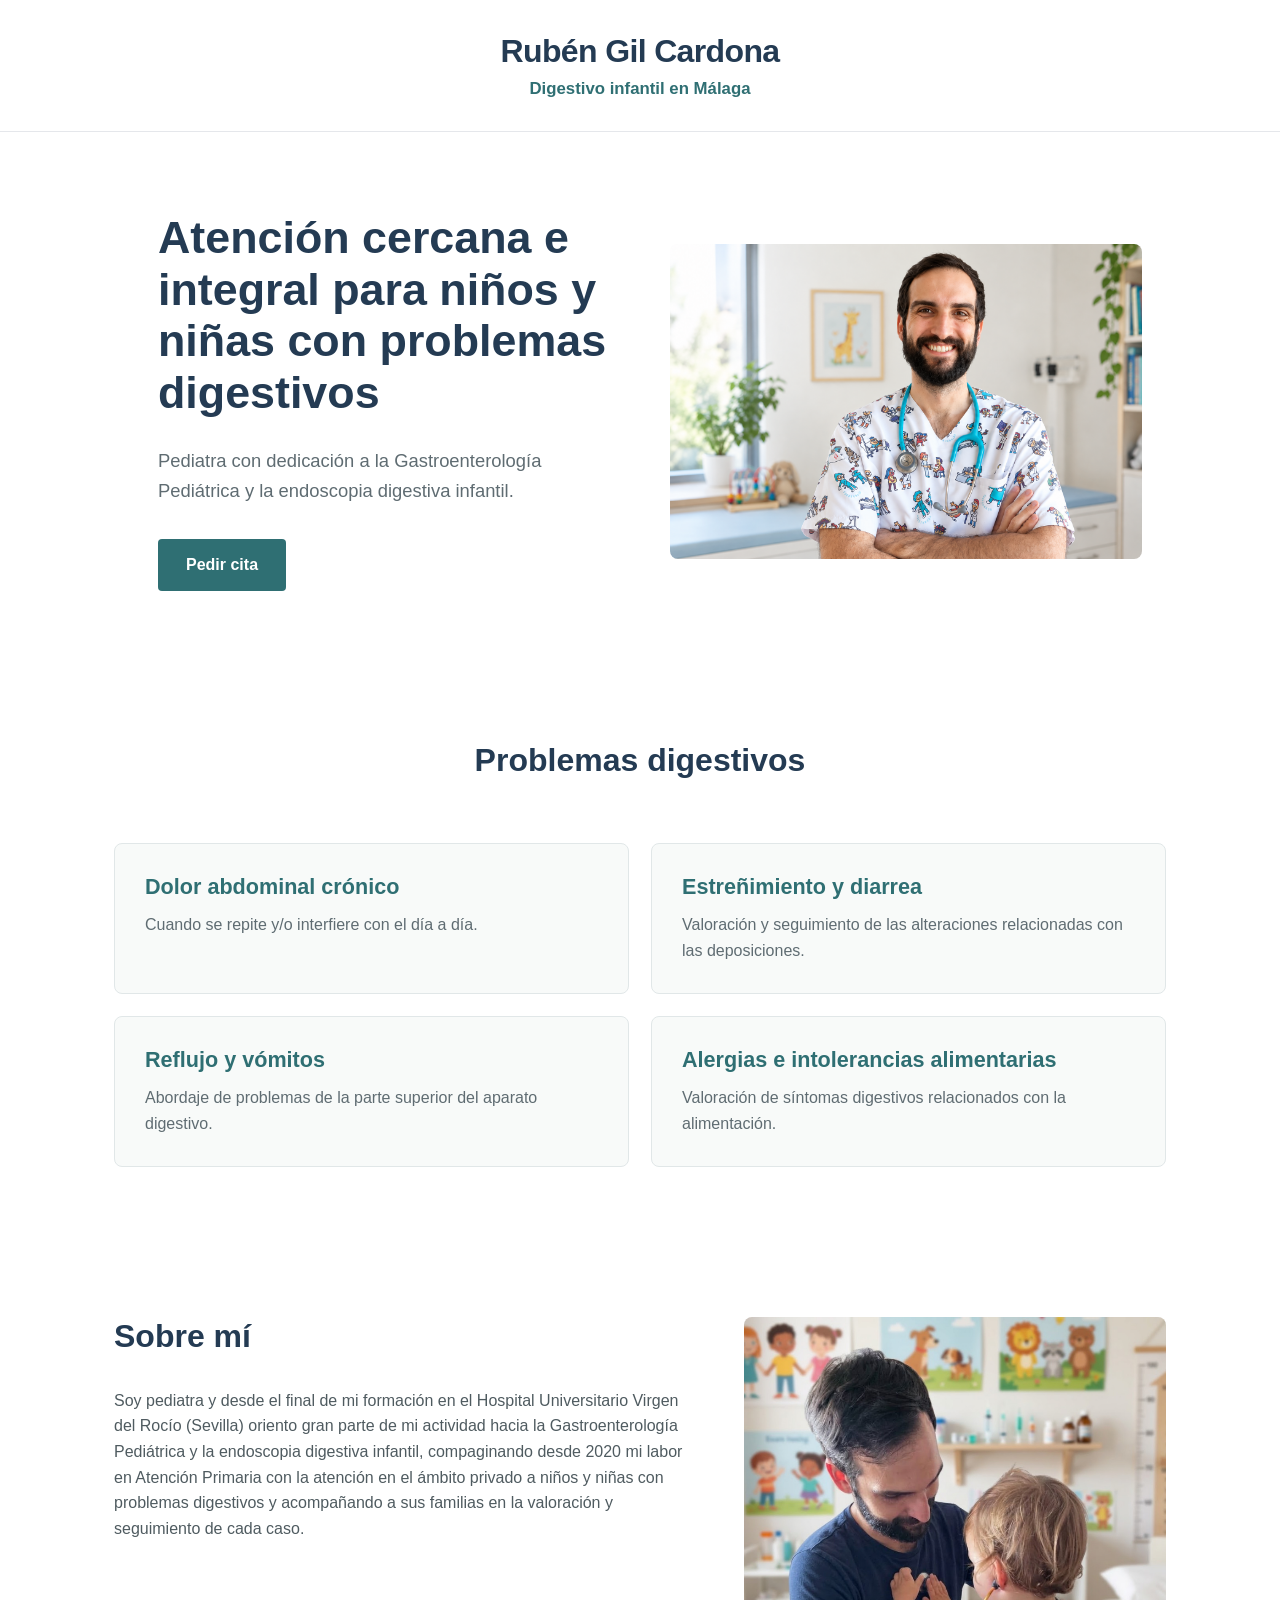
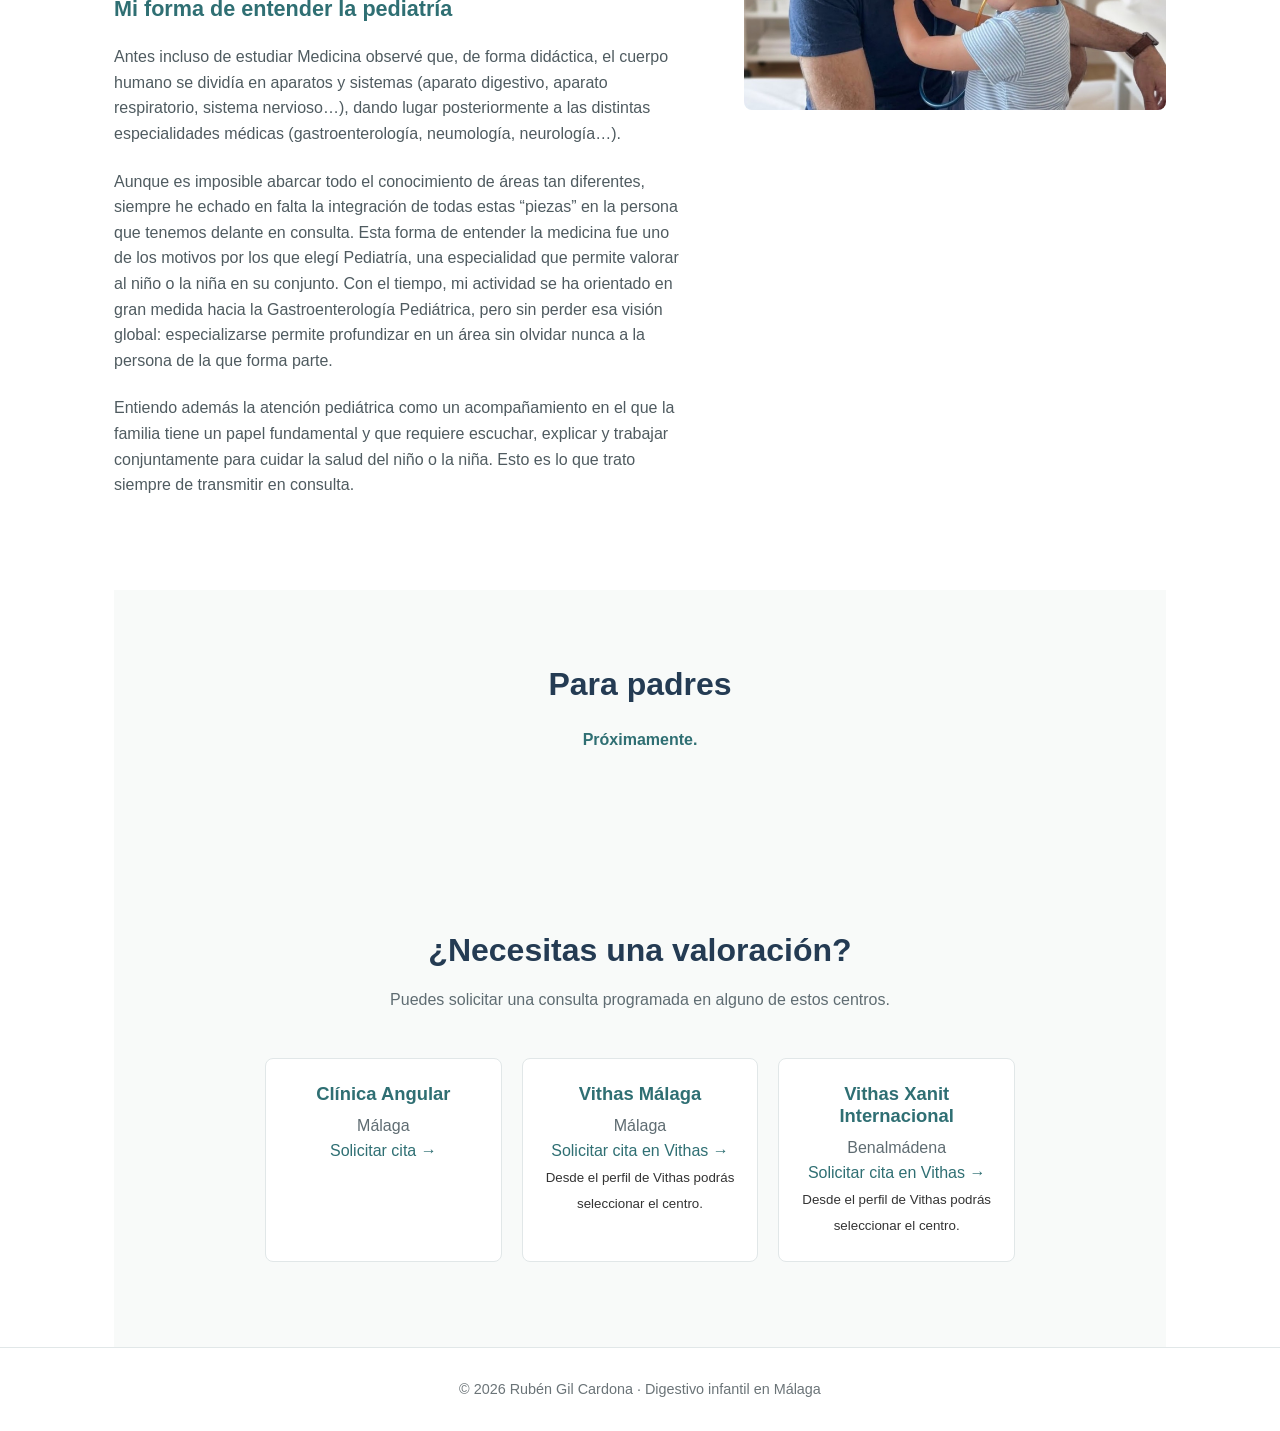
==== index.html @ ce8b9449 "Add appointment links for healthcare providers Added appointment request links for Clínica Angular a" ====
<!DOCTYPE html>
<html lang="es">
<head>
  <meta charset="UTF-8">
  <meta name="viewport" content="width=device-width, initial-scale=1.0">

  <title>Rubén Gil Cardona | Digestivo infantil en Málaga</title>

  <meta name="description" content="Rubén Gil Cardona, pediatra con dedicación a la Gastroenterología Pediátrica y la endoscopia digestiva infantil en Málaga. Atención cercana e integral para niños y niñas con problemas digestivos.">

  <link rel="stylesheet" href="style.css">
</head>

<body>

  <header class="site-header">
  <h1>Rubén Gil Cardona</h1>
  <p>Digestivo infantil en Málaga</p>
</header>

  <main>

    <section class="hero">

  <div class="hero-content">
    <h2>Atención cercana e integral para niños y niñas con problemas digestivos</h2>

    <p>
      Pediatra con dedicación a la Gastroenterología Pediátrica y la
      endoscopia digestiva infantil.
    </p>

    <a href="#centros">Pedir cita</a>
  </div>

  <div class="hero-image">
    <img src="foto-hero.png" alt="Rubén Gil Cardona, pediatra especializado en Gastroenterología Pediátrica">
  </div>

</section>

    <section class="problemas">
  <h2>Problemas digestivos</h2>

      <article>
        <h3>Dolor abdominal crónico</h3>
        <p>
          Cuando se repite y/o interfiere con el día a día.
        </p>
      </article>

      <article>
        <h3>Estreñimiento y diarrea</h3>
        <p>
          Valoración y seguimiento de las alteraciones relacionadas
          con las deposiciones.
        </p>
      </article>

      <article>
        <h3>Reflujo y vómitos</h3>
        <p>
          Abordaje de problemas de la parte superior del aparato digestivo.
        </p>
      </article>

      <article>
        <h3>Alergias e intolerancias alimentarias</h3>
        <p>
          Valoración de síntomas digestivos relacionados con la alimentación.
        </p>
      </article>
    </section>

    <section id="sobre-mi" class="sobre-mi">

  <div class="sobre-mi-contenido">

    <h2>Sobre mí</h2>

    <p>
      Soy pediatra y desde el final de mi formación en el Hospital
      Universitario Virgen del Rocío (Sevilla) oriento gran parte de mi
      actividad hacia la Gastroenterología Pediátrica y la endoscopia
      digestiva infantil, compaginando desde 2020 mi labor en Atención
      Primaria con la atención en el ámbito privado a niños y niñas con
      problemas digestivos y acompañando a sus familias en la valoración
      y seguimiento de cada caso.
    </p>

    <h3>Mi forma de entender la pediatría</h3>

    <p>
      Antes incluso de estudiar Medicina observé que, de forma didáctica,
      el cuerpo humano se dividía en aparatos y sistemas (aparato digestivo,
      aparato respiratorio, sistema nervioso…), dando lugar posteriormente
      a las distintas especialidades médicas (gastroenterología, neumología,
      neurología…).
    </p>

    <p>
      Aunque es imposible abarcar todo el conocimiento de áreas tan
      diferentes, siempre he echado en falta la integración de todas estas
      “piezas” en la persona que tenemos delante en consulta. Esta forma de
      entender la medicina fue uno de los motivos por los que elegí
      Pediatría, una especialidad que permite valorar al niño o la niña en
      su conjunto. Con el tiempo, mi actividad se ha orientado en gran
      medida hacia la Gastroenterología Pediátrica, pero sin perder esa
      visión global: especializarse permite profundizar en un área sin
      olvidar nunca a la persona de la que forma parte.
    </p>

    <p>
      Entiendo además la atención pediátrica como un acompañamiento en el
      que la familia tiene un papel fundamental y que requiere escuchar,
      explicar y trabajar conjuntamente para cuidar la salud del niño o la
      niña. Esto es lo que trato siempre de transmitir en consulta.
    </p>

  </div>

  <div class="sobre-mi-imagen">
    <img
      src="foto-sobre-mi.jpg"
      alt="Rubén Gil Cardona junto a una niña durante una exploración pediátrica"
    >
  </div>

</section>

    <section id="para-padres" class="para-padres">
      <h2>Para padres</h2>

      <p>
  <strong>Próximamente.</strong>
</p>
    </section>

   <section id="centros" class="cta-centros">
  <h2>¿Necesitas una valoración?</h2>

  <p>
    Puedes solicitar una consulta programada en alguno de estos centros.
  </p>

  <div class="lista-centros">

    <div>
      <h3>Clínica Angular</h3>
      <p>Málaga</p>
      <a href="https://online.archivexclinical.com/login/rzPTw9Y167d2pmu3sdtswMXJrXtxXT" target="_blank" rel="noopener noreferrer">
        Solicitar cita →
      </a>
    </div>

    <div>
      <h3>Vithas Málaga</h3>
      <p>Málaga</p>
      <a href="https://vithas.es/medico/gil-cardona-ruben/" target="_blank" rel="noopener noreferrer">
        Solicitar cita en Vithas →
      </a>
      <small>Desde el perfil de Vithas podrás seleccionar el centro.</small>
    </div>

    <div>
      <h3>Vithas Xanit Internacional</h3>
      <p>Benalmádena</p>
      <a href="https://vithas.es/medico/gil-cardona-ruben/" target="_blank" rel="noopener noreferrer">
        Solicitar cita en Vithas →
      </a>
      <small>Desde el perfil de Vithas podrás seleccionar el centro.</small>
    </div>

  </div>
</section>

  </main>

  <footer>
    <p>© 2026 Rubén Gil Cardona · Digestivo infantil en Málaga</p>
  </footer>

</body>
</html>
---- style.css ----
/* =========================
   BASE
   ========================= */

* {
  box-sizing: border-box;
}

html {
  scroll-behavior: smooth;
}

body {
  margin: 0;
  font-family: Arial, Helvetica, sans-serif;
  color: #333333;
  background-color: #ffffff;
  line-height: 1.6;
}

img {
  max-width: 100%;
  height: auto;
  display: block;
}

/* =========================
   CONTENIDO
   ========================= */

main {
  width: 100%;
  max-width: 1100px;
  margin: 0 auto;
  padding: 0 24px;
}

section {
  padding: 70px 0;
}

/* =========================
   TIPOGRAFÍA
   ========================= */

h1,
h2,
h3 {
  margin-top: 0;
  line-height: 1.2;
  color: #243b53;
}

h1 {
  font-size: 2.8rem;
  margin-bottom: 20px;
}

h2 {
  font-size: 2rem;
  margin-bottom: 20px;
}

h3 {
  font-size: 1.35rem;
  margin-bottom: 10px;
}

p {
  margin-top: 0;
  margin-bottom: 18px;
}

/* =========================
   ENLACES
   ========================= */

a {
  color: #2f6f73;
  text-decoration: none;
}

a:hover {
  text-decoration: underline;
}

/* =========================
   MÓVIL
   ========================= */

@media (max-width: 700px) {

  main {
    padding: 0 20px;
  }

  section {
    padding: 50px 0;
  }

  h1 {
    font-size: 2.2rem;
  }

  h2 {
    font-size: 1.7rem;
  }

  h3 {
    font-size: 1.25rem;
  }
}
/* =========================
   CABECERA
   ========================= */

.site-header {
  padding: 32px 24px 28px;
  text-align: center;
  border-bottom: 1px solid #e5e7eb;
}

.site-header h1 {
  margin-bottom: 6px;
  font-size: 2rem;
  letter-spacing: -0.02em;
}

.site-header p {
  margin: 0;
  color: #2f6f73;
  font-size: 1.05rem;
  font-weight: 600;
}


/* =========================
   HERO
   ========================= */

.hero {
  max-width: 1100px;
  margin: 0 auto;
  padding: 80px 24px;
  display: grid;
  grid-template-columns: 1fr 1fr;
  gap: 60px;
  align-items: center;
}

.hero-content {
  padding-left: 20px;
}

.hero h2 {
  font-size: 2.8rem;
  max-width: 560px;
  margin: 0 0 28px;
  line-height: 1.15;
}

.hero p {
  max-width: 520px;
  margin: 0 0 34px;
  font-size: 1.15rem;
  color: #5f6c72;
}

.hero a {
  display: inline-block;
  padding: 13px 28px;
  background-color: #2f6f73;
  color: #ffffff;
  border-radius: 4px;
  font-weight: 600;
  text-decoration: none;
}

.hero a:hover {
  background-color: #24585b;
  text-decoration: none;
}

.hero-image {
  width: 100%;
}

.hero-image img {
  width: 100%;
  height: auto;
  border-radius: 8px;
}


/* Móvil */

@media (max-width: 700px) {

  .hero {
    grid-template-columns: 1fr;
    gap: 40px;
    padding: 60px 20px;
  }

  .hero-content {
    padding-left: 0;
    text-align: center;
  }

  .hero h2 {
    font-size: 2.1rem;
    margin-left: auto;
    margin-right: auto;
  }

  .hero p {
    font-size: 1.05rem;
    margin-left: auto;
    margin-right: auto;
  }

  .hero-image {
    max-width: 500px;
    margin: 0 auto;
  }

}

/* =========================
   HERO EN MÓVIL
   ========================= */

@media (max-width: 700px) {

  .hero {
    padding: 70px 20px;
  }

  .hero h2 {
    font-size: 2.1rem;
  }

  .hero p {
    font-size: 1.05rem;
  }
}
/* =========================
   PROBLEMAS DIGESTIVOS
   ========================= */

.problemas {
  padding-top: 70px;
  padding-bottom: 80px;
  display: grid;
  grid-template-columns: repeat(2, minmax(0, 1fr));
  gap: 22px;
}

.problemas > h2 {
  grid-column: 1 / -1;
  text-align: center;
  margin-bottom: 42px;
}

.problemas article {
  padding: 30px;
  border: 1px solid #e1e7e8;
  border-radius: 8px;
  background-color: #f8faf9;
  transition: transform 0.2s ease, box-shadow 0.2s ease;
}

.problemas article h3 {
  color: #2f6f73;
  margin-bottom: 12px;
}

.problemas article p {
  margin-bottom: 0;
  color: #5f6c72;
}

.problemas article:hover {
  transform: translateY(-2px);
  box-shadow: 0 4px 14px rgba(36, 59, 83, 0.08);
}


/* Móvil */

@media (max-width: 700px) {

  .problemas {
    grid-template-columns: 1fr;
    gap: 16px;
  }

}
/* =========================
   SOBRE MÍ
   ========================= */

.sobre-mi {
  max-width: 1100px;
  margin: 0 auto;
  display: grid;
  grid-template-columns: 1.15fr 0.85fr;
  gap: 60px;
  align-items: start;
}

.sobre-mi-contenido {
  min-width: 0;
}

.sobre-mi h2 {
  margin-bottom: 32px;
}

.sobre-mi h3 {
  margin-top: 55px;
  margin-bottom: 22px;
  color: #2f6f73;
}

.sobre-mi p {
  color: #4f5b60;
  margin-bottom: 22px;
}

.sobre-mi-imagen {
  position: sticky;
  top: 30px;
}

.sobre-mi-imagen img {
  width: 100%;
  height: auto;
  border-radius: 8px;
  display: block;
}


/* Móvil */

@media (max-width: 700px) {

  .sobre-mi {
    grid-template-columns: 1fr;
    gap: 35px;
  }

  .sobre-mi-imagen {
    position: static;
    max-width: 600px;
    margin: 0 auto;
  }

}
/* =========================
   PARA PADRES
   ========================= */

.para-padres {
  text-align: center;
  background-color: #f8faf9;
  padding: 75px 24px;
}

.para-padres h2 {
  margin-bottom: 24px;
}

.para-padres p {
  max-width: 650px;
  margin-left: auto;
  margin-right: auto;
  color: #5f6c72;
}

.para-padres strong {
  color: #2f6f73;
}
/* =========================
   CTA Y CENTROS
   ========================= */

.cta-centros {
  text-align: center;
  background-color: #f8faf9;
  padding: 85px 24px;
}

.cta-centros h2 {
  margin-bottom: 18px;
}

.cta-centros > p {
  max-width: 600px;
  margin: 0 auto 45px;
  color: #5f6c72;
}

.lista-centros {
  max-width: 750px;
  margin: 0 auto;
  display: grid;
  grid-template-columns: repeat(3, 1fr);
  gap: 20px;
}

.lista-centros > div {
  padding: 24px 18px;
  background-color: #ffffff;
  border: 1px solid #e1e7e8;
  border-radius: 8px;
}

.lista-centros h3 {
  margin-bottom: 8px;
  color: #2f6f73;
  font-size: 1.15rem;
}

.lista-centros p {
  margin: 0;
  color: #5f6c72;
}


/* Móvil */

@media (max-width: 700px) {

  .lista-centros {
    grid-template-columns: 1fr;
    gap: 14px;
  }

}
/* =========================
   PIE DE PÁGINA
   ========================= */

footer {
  padding: 30px 24px;
  text-align: center;
  border-top: 1px solid #e1e7e8;
  color: #6b7478;
  font-size: 0.9rem;
}

footer p {
  margin: 0;
}
/* =========================
   AJUSTE SOBRE MÍ
   ========================= */

.sobre-mi {
  display: grid;
  grid-template-columns: 1.15fr 0.85fr;
  gap: 60px;
  align-items: start;
}

.sobre-mi-contenido {
  min-width: 0;
}

.sobre-mi-imagen {
  width: 100%;
}

.sobre-mi-imagen img {
  width: 100%;
  height: auto;
  display: block;
  border-radius: 8px;
}

@media (max-width: 700px) {

  .sobre-mi {
    grid-template-columns: 1fr;
    gap: 35px;
  }

}
.sobre-mi-imagen {
  max-width: 430px;
  margin: 0 auto;
}
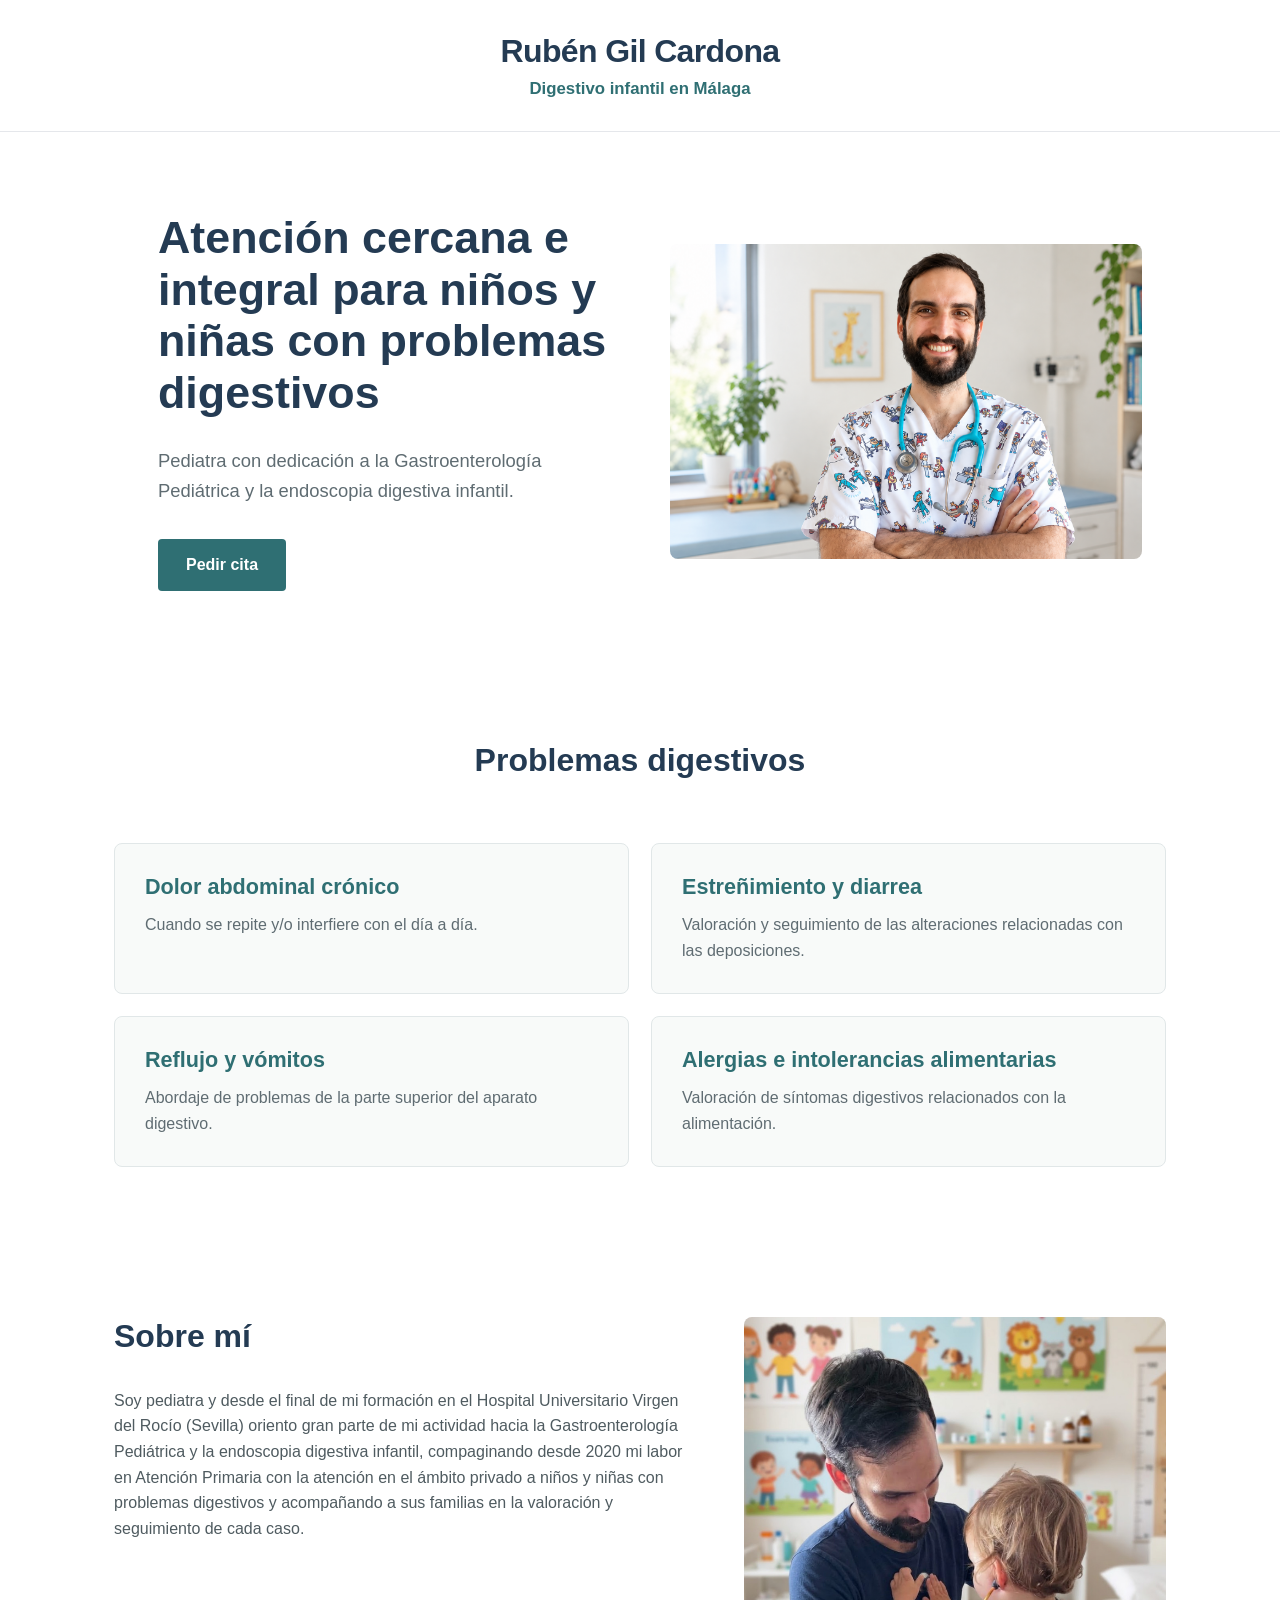
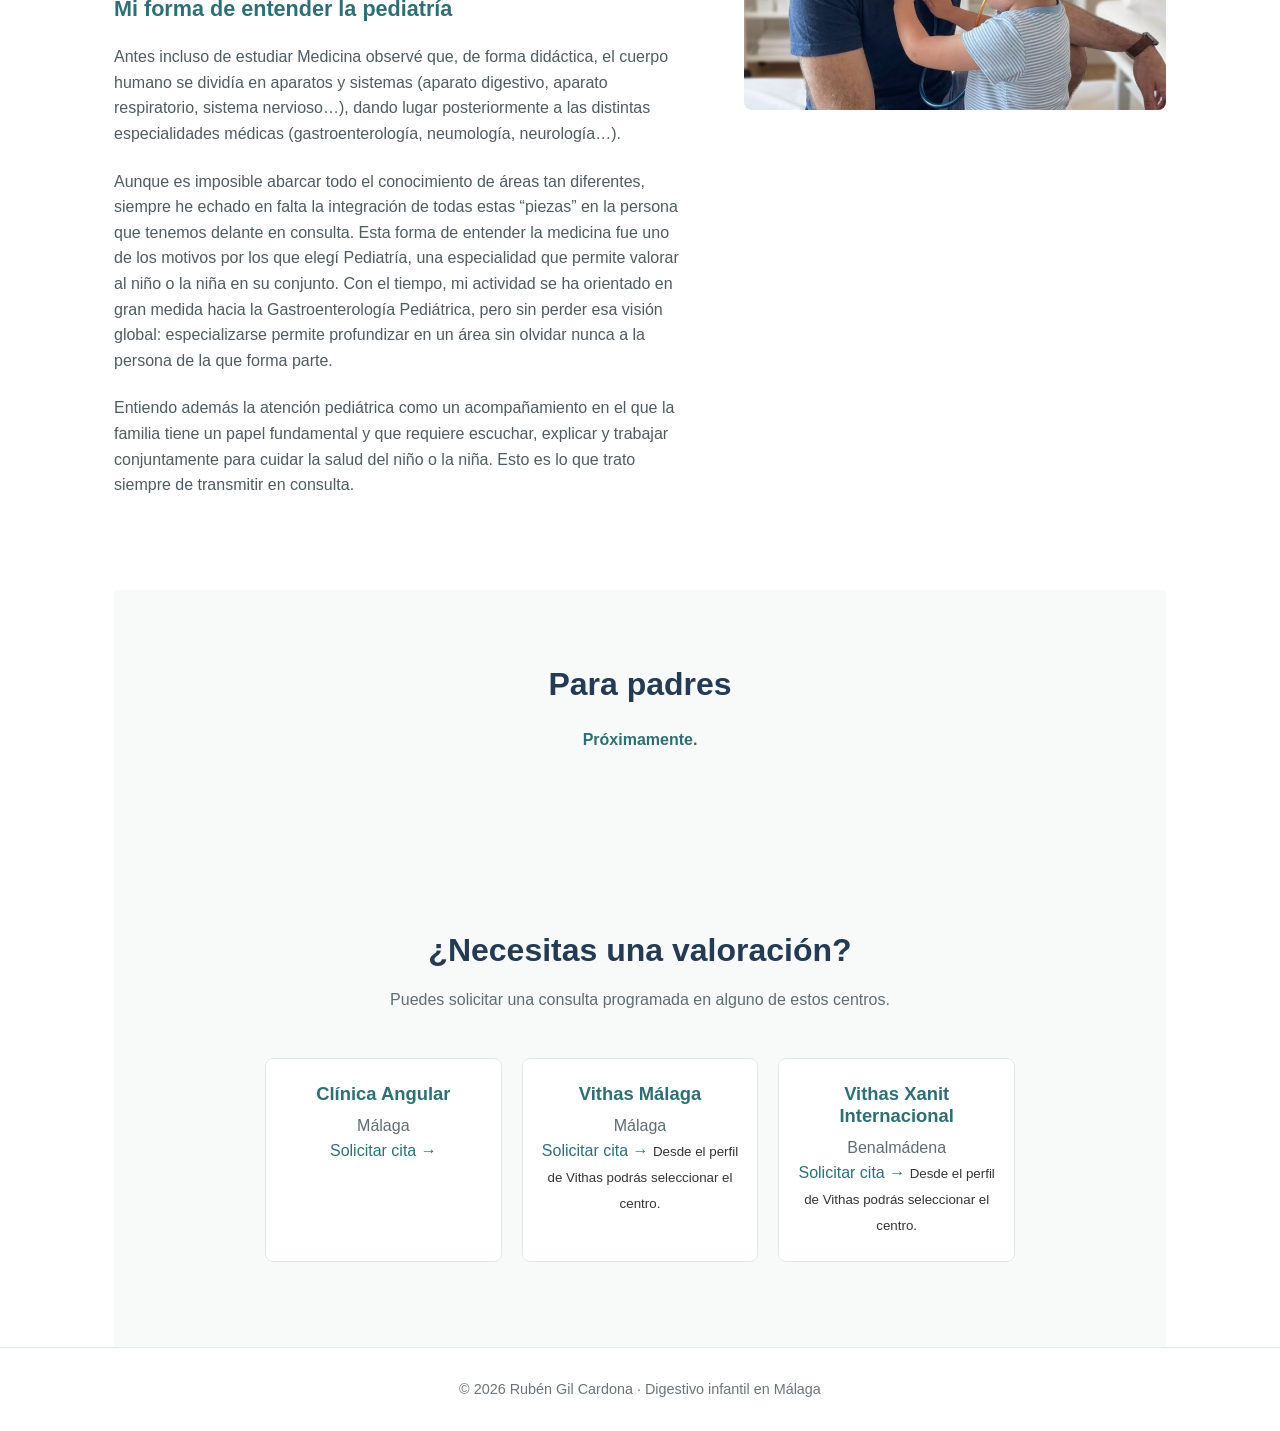
==== commit 522ffa21: "Update appointment link text in index.html" ====
--- a/index.html
+++ b/index.html
@@ -157,7 +157,7 @@
       <h3>Vithas Málaga</h3>
       <p>Málaga</p>
       <a href="https://vithas.es/medico/gil-cardona-ruben/" target="_blank" rel="noopener noreferrer">
-        Solicitar cita en Vithas →
+        Solicitar cita →
       </a>
       <small>Desde el perfil de Vithas podrás seleccionar el centro.</small>
     </div>
@@ -166,7 +166,7 @@
       <h3>Vithas Xanit Internacional</h3>
       <p>Benalmádena</p>
       <a href="https://vithas.es/medico/gil-cardona-ruben/" target="_blank" rel="noopener noreferrer">
-        Solicitar cita en Vithas →
+        Solicitar cita →
       </a>
       <small>Desde el perfil de Vithas podrás seleccionar el centro.</small>
     </div>
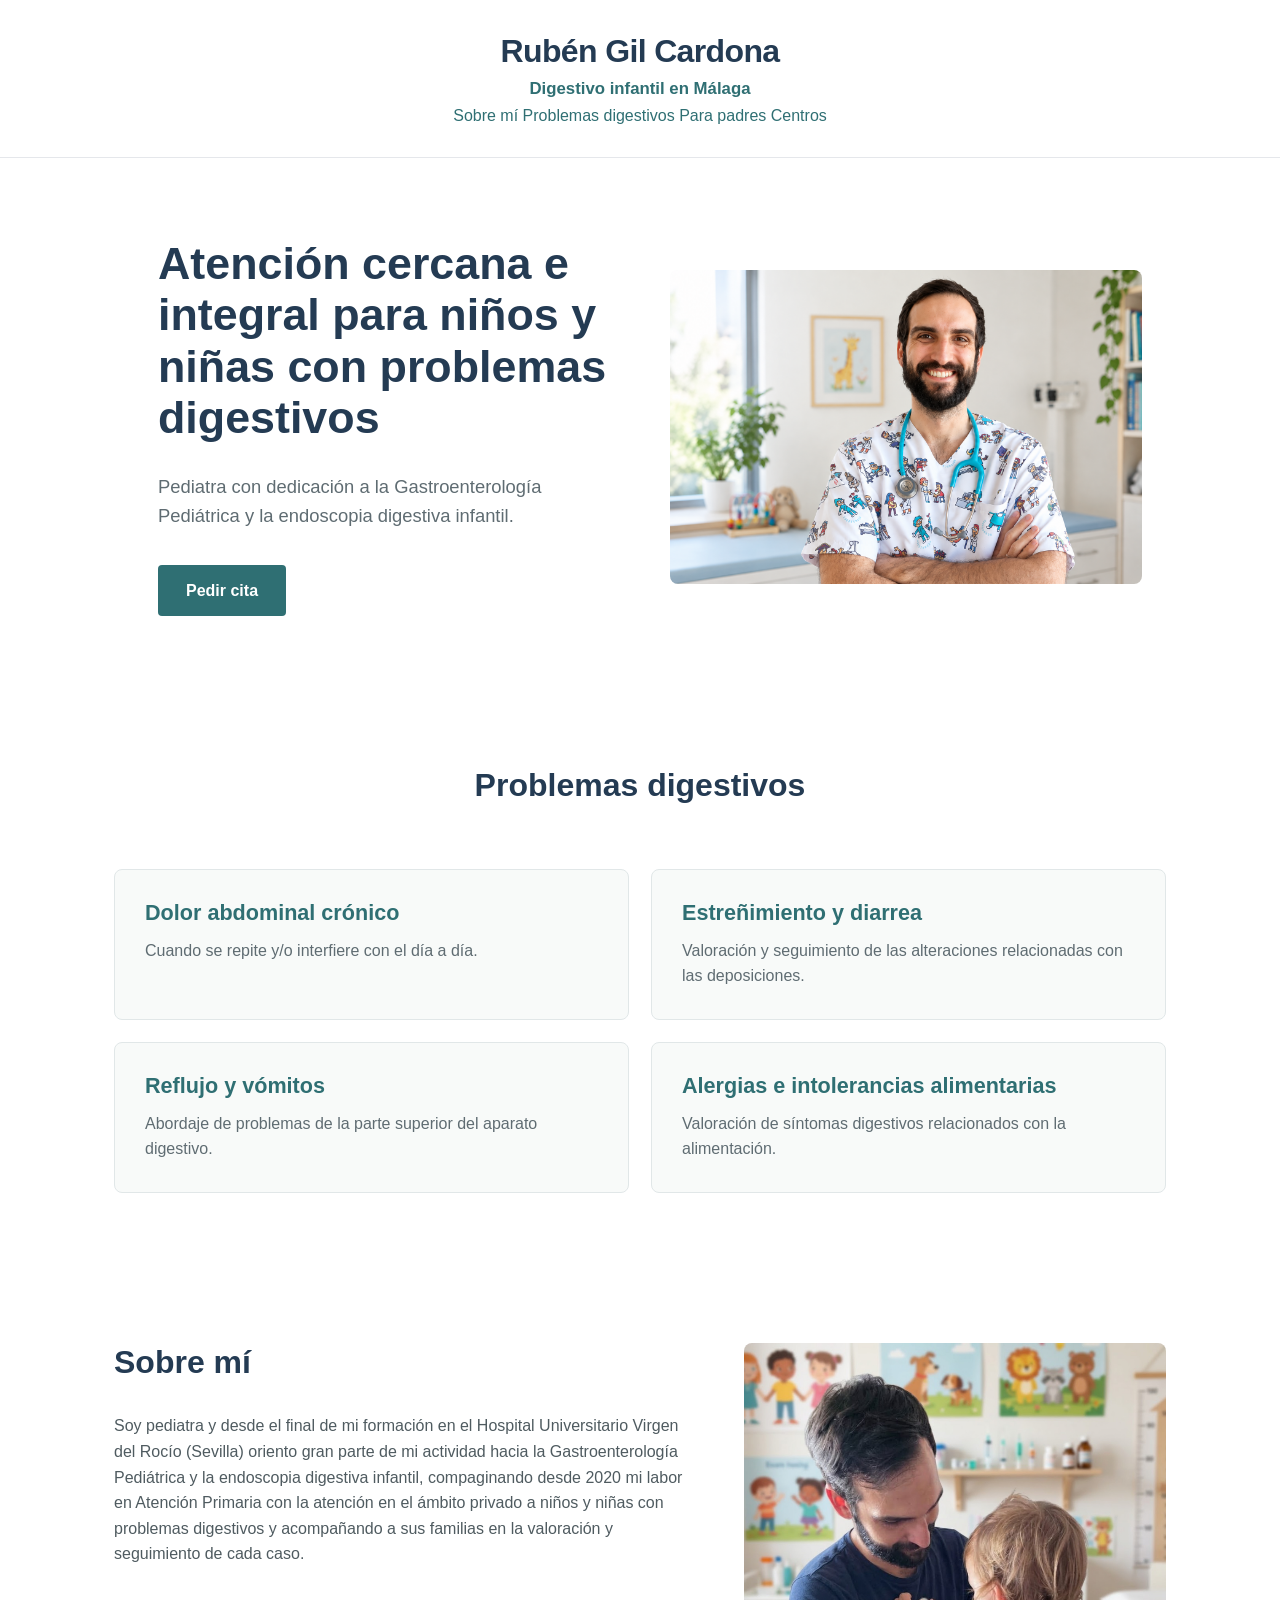
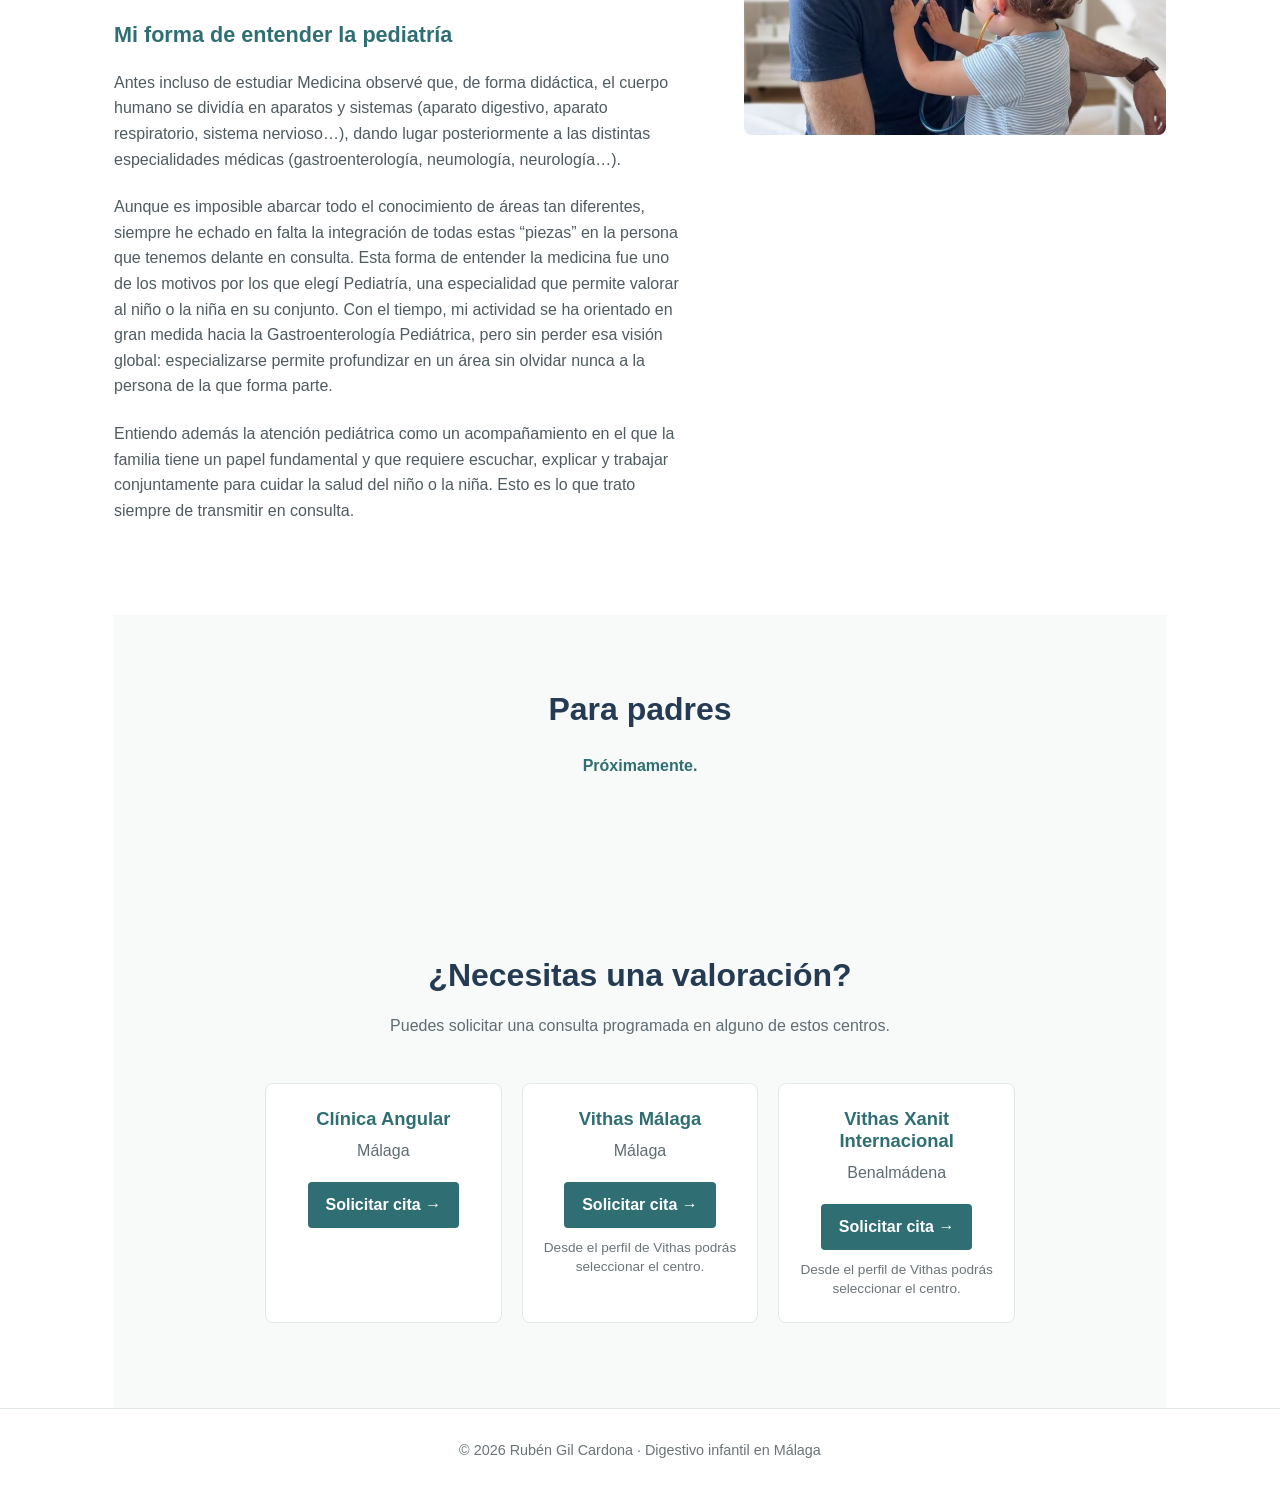
==== commit 132cd7ec: "Enhance site header with navigation links Refactor site header to include navigation links and impro" ====
--- a/index.html
+++ b/index.html
@@ -13,9 +13,22 @@
 
 <body>
 
-  <header class="site-header">
-  <h1>Rubén Gil Cardona</h1>
-  <p>Digestivo infantil en Málaga</p>
+ <header class="site-header">
+
+  <div class="site-header-content">
+    <div class="site-header-brand">
+      <h1>Rubén Gil Cardona</h1>
+      <p>Digestivo infantil en Málaga</p>
+    </div>
+
+    <nav class="site-nav">
+      <a href="#sobre-mi">Sobre mí</a>
+      <a href="#problemas">Problemas digestivos</a>
+      <a href="#para-padres">Para padres</a>
+      <a href="#centros">Centros</a>
+    </nav>
+  </div>
+
 </header>
 
   <main>
@@ -39,7 +52,7 @@
 
 </section>
 
-    <section class="problemas">
+<section id="problemas" class="problemas">
   <h2>Problemas digestivos</h2>
 
       <article>
--- a/style.css
+++ b/style.css
@@ -426,6 +426,32 @@
   margin: 0;
   color: #5f6c72;
 }
+.lista-centros a {
+  display: inline-block;
+  margin-top: 18px;
+  padding: 10px 18px;
+  background-color: #2f6f73;
+  color: #ffffff;
+  border-radius: 4px;
+  font-weight: 600;
+  text-decoration: none;
+  transition: transform 0.2s ease, box-shadow 0.2s ease, background-color 0.2s ease;
+}
+
+.lista-centros a:hover {
+  background-color: #24585b;
+  transform: translateY(-2px);
+  box-shadow: 0 4px 14px rgba(36, 59, 83, 0.08);
+  text-decoration: none;
+}
+
+.lista-centros small {
+  display: block;
+  margin-top: 10px;
+  color: #6b7478;
+  font-size: 0.85rem;
+  line-height: 1.4;
+}
 
 
 /* Móvil */
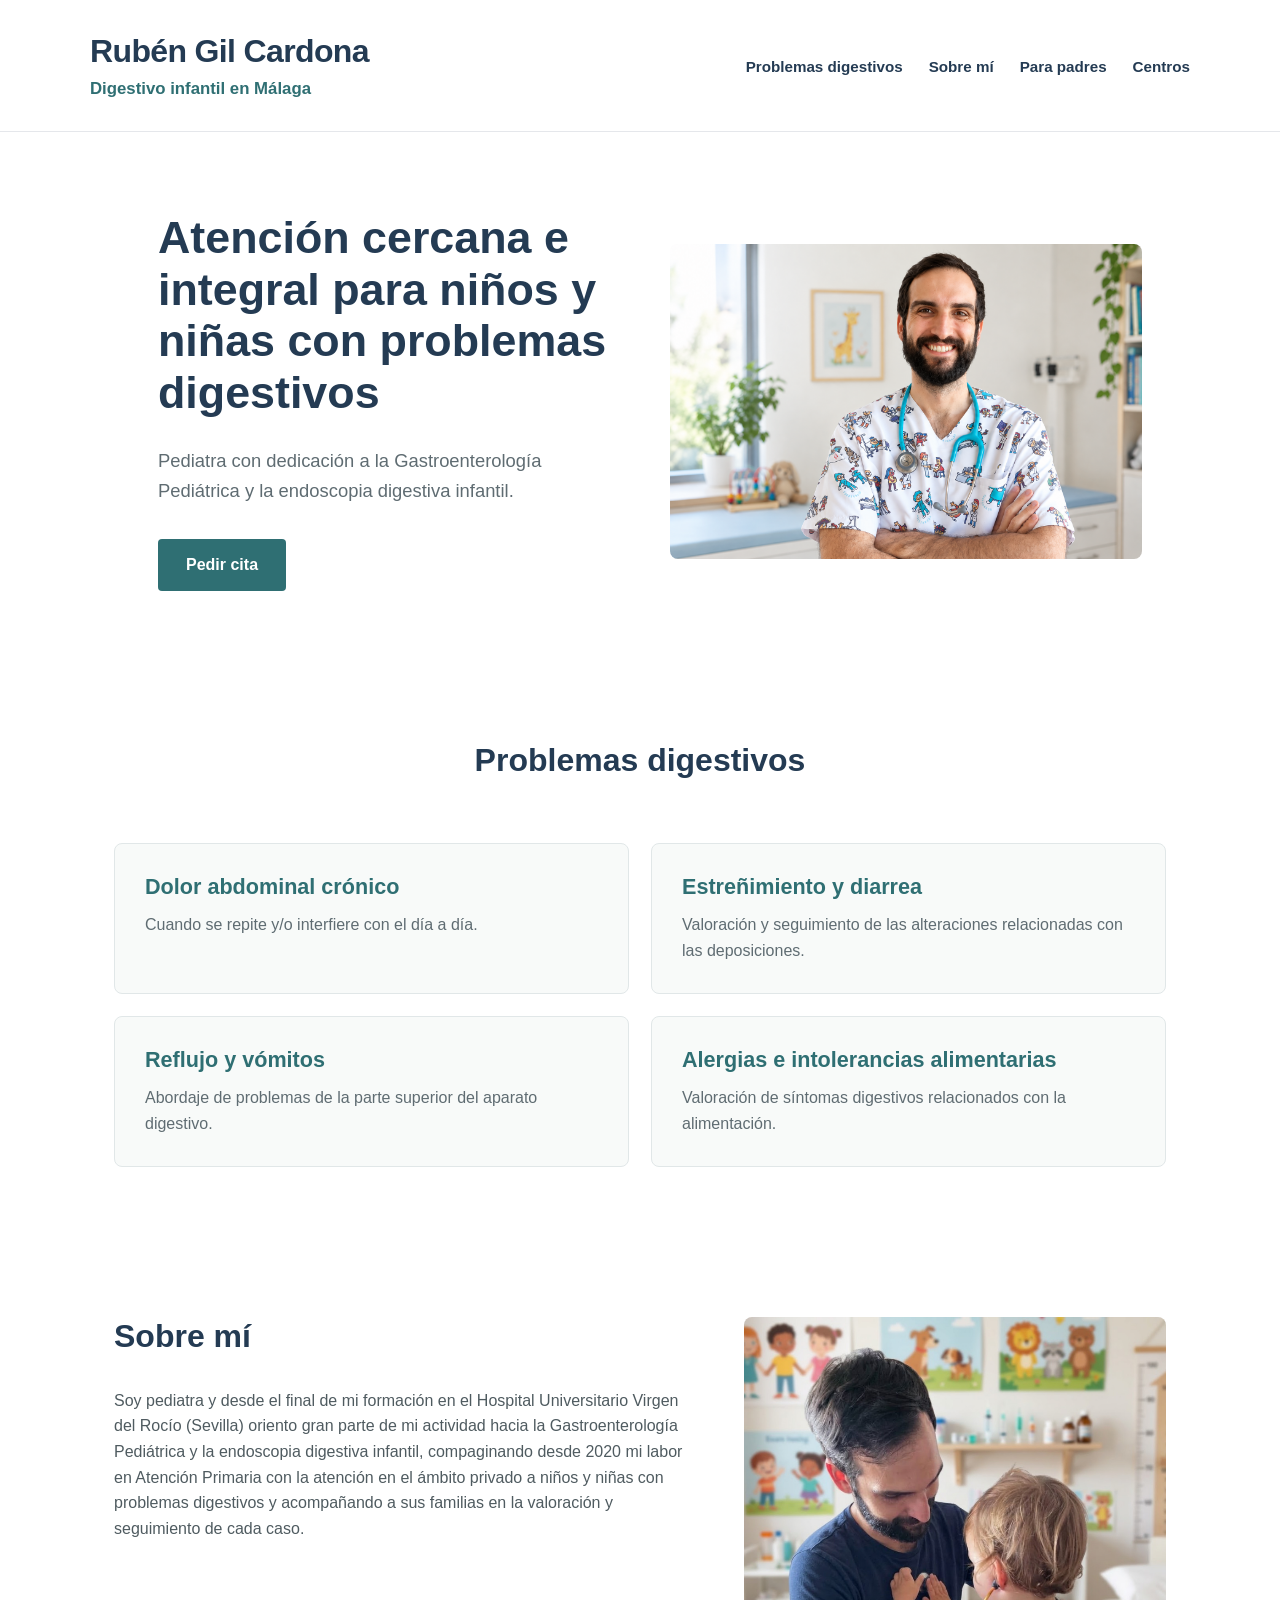
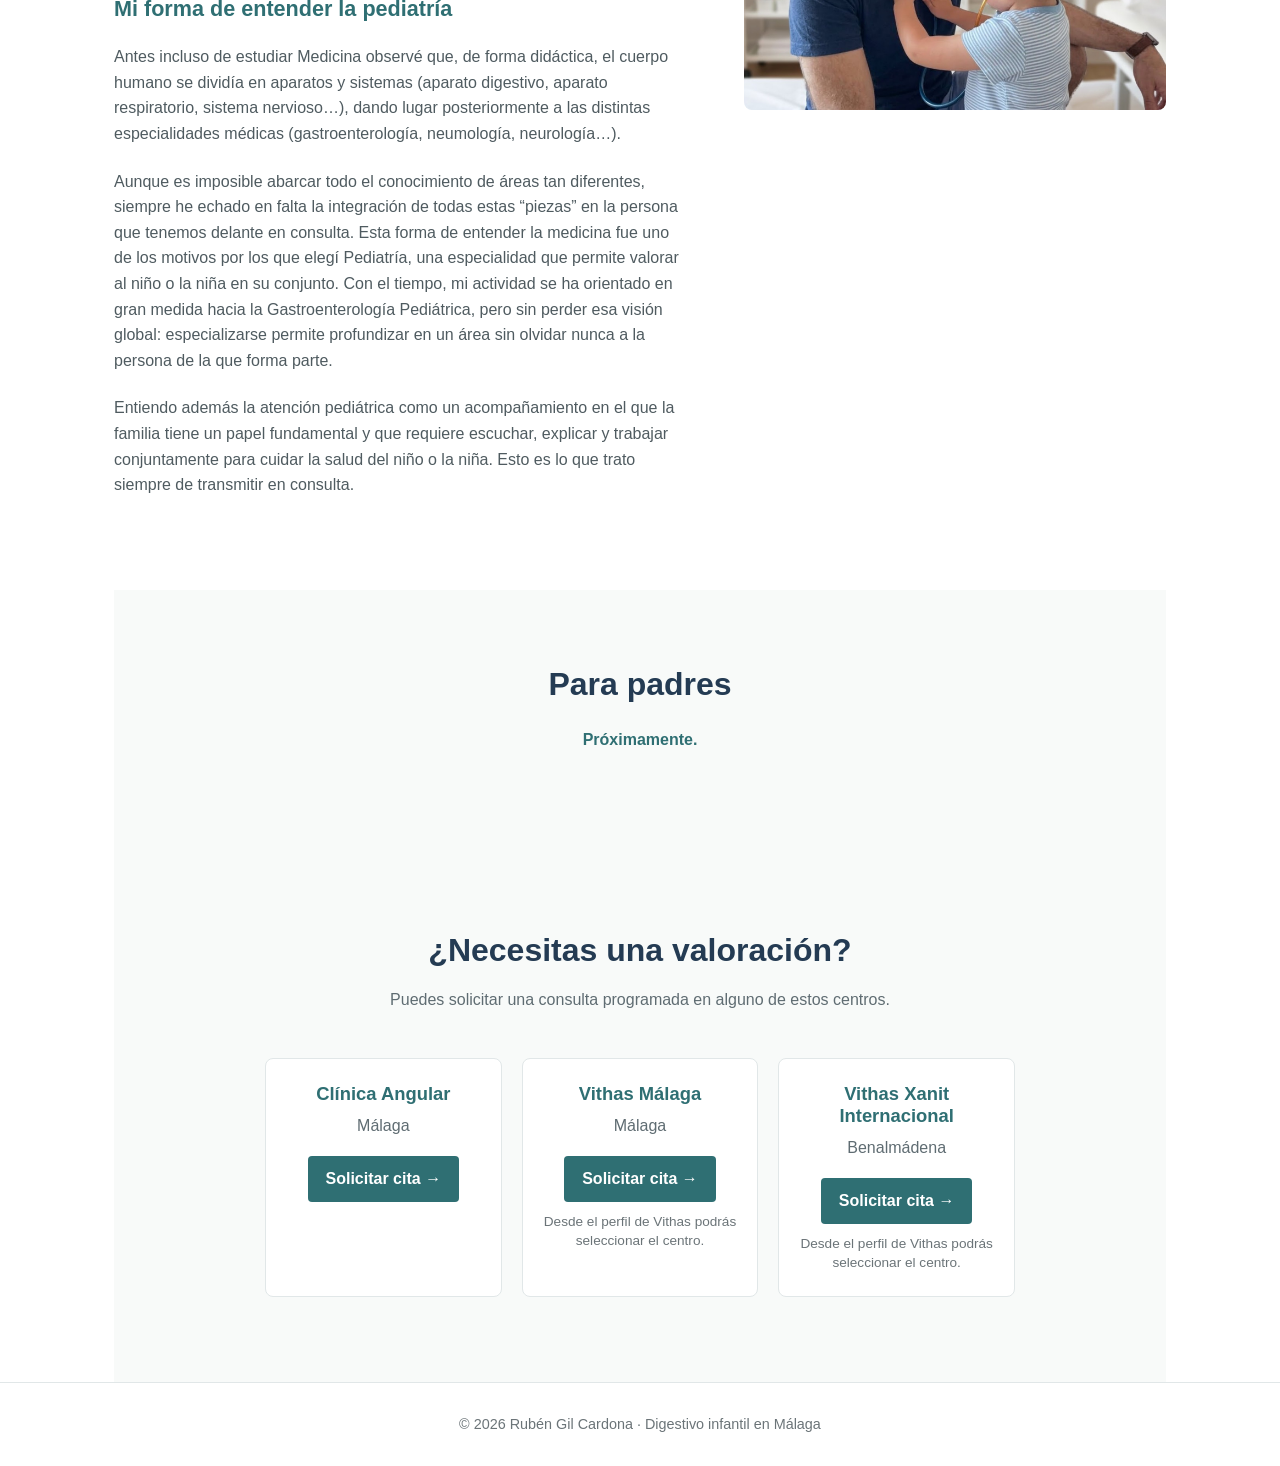
==== commit 02e1b2a2: "Reorder navigation links in index.html" ====
--- a/index.html
+++ b/index.html
@@ -21,12 +21,12 @@
       <p>Digestivo infantil en Málaga</p>
     </div>
 
-    <nav class="site-nav">
-      <a href="#sobre-mi">Sobre mí</a>
-      <a href="#problemas">Problemas digestivos</a>
-      <a href="#para-padres">Para padres</a>
-      <a href="#centros">Centros</a>
-    </nav>
+   <nav class="site-nav">
+  <a href="#problemas">Problemas digestivos</a>
+  <a href="#sobre-mi">Sobre mí</a>
+  <a href="#para-padres">Para padres</a>
+  <a href="#centros">Centros</a>
+</nav>
   </div>
 
 </header>
--- a/style.css
+++ b/style.css
@@ -132,8 +132,67 @@
   font-size: 1.05rem;
   font-weight: 600;
 }
-
-
+.site-header-content {
+  max-width: 1100px;
+  margin: 0 auto;
+  display: flex;
+  align-items: center;
+  justify-content: space-between;
+  gap: 40px;
+}
+
+.site-header-brand {
+  text-align: left;
+}
+
+.site-nav {
+  display: flex;
+  align-items: center;
+  gap: 26px;
+}
+
+.site-nav a {
+  color: #243b53;
+  font-size: 0.95rem;
+  font-weight: 600;
+  text-decoration: none;
+  transition: color 0.2s ease;
+}
+
+.site-nav a:hover {
+  color: #2f6f73;
+  text-decoration: none;
+}
+
+
+/* Móvil */
+
+@media (max-width: 700px) {
+
+  .site-header-content {
+    flex-direction: column;
+    gap: 18px;
+  }
+
+  .site-header-brand {
+    text-align: center;
+  }
+
+  .site-nav {
+    width: 100%;
+    justify-content: center;
+    gap: 0;
+  }
+
+  .site-nav a {
+    padding: 0 12px;
+  }
+
+  .site-nav a + a {
+    border-left: 1px solid #d5dddd;
+  }
+
+}
 /* =========================
    HERO
    ========================= */
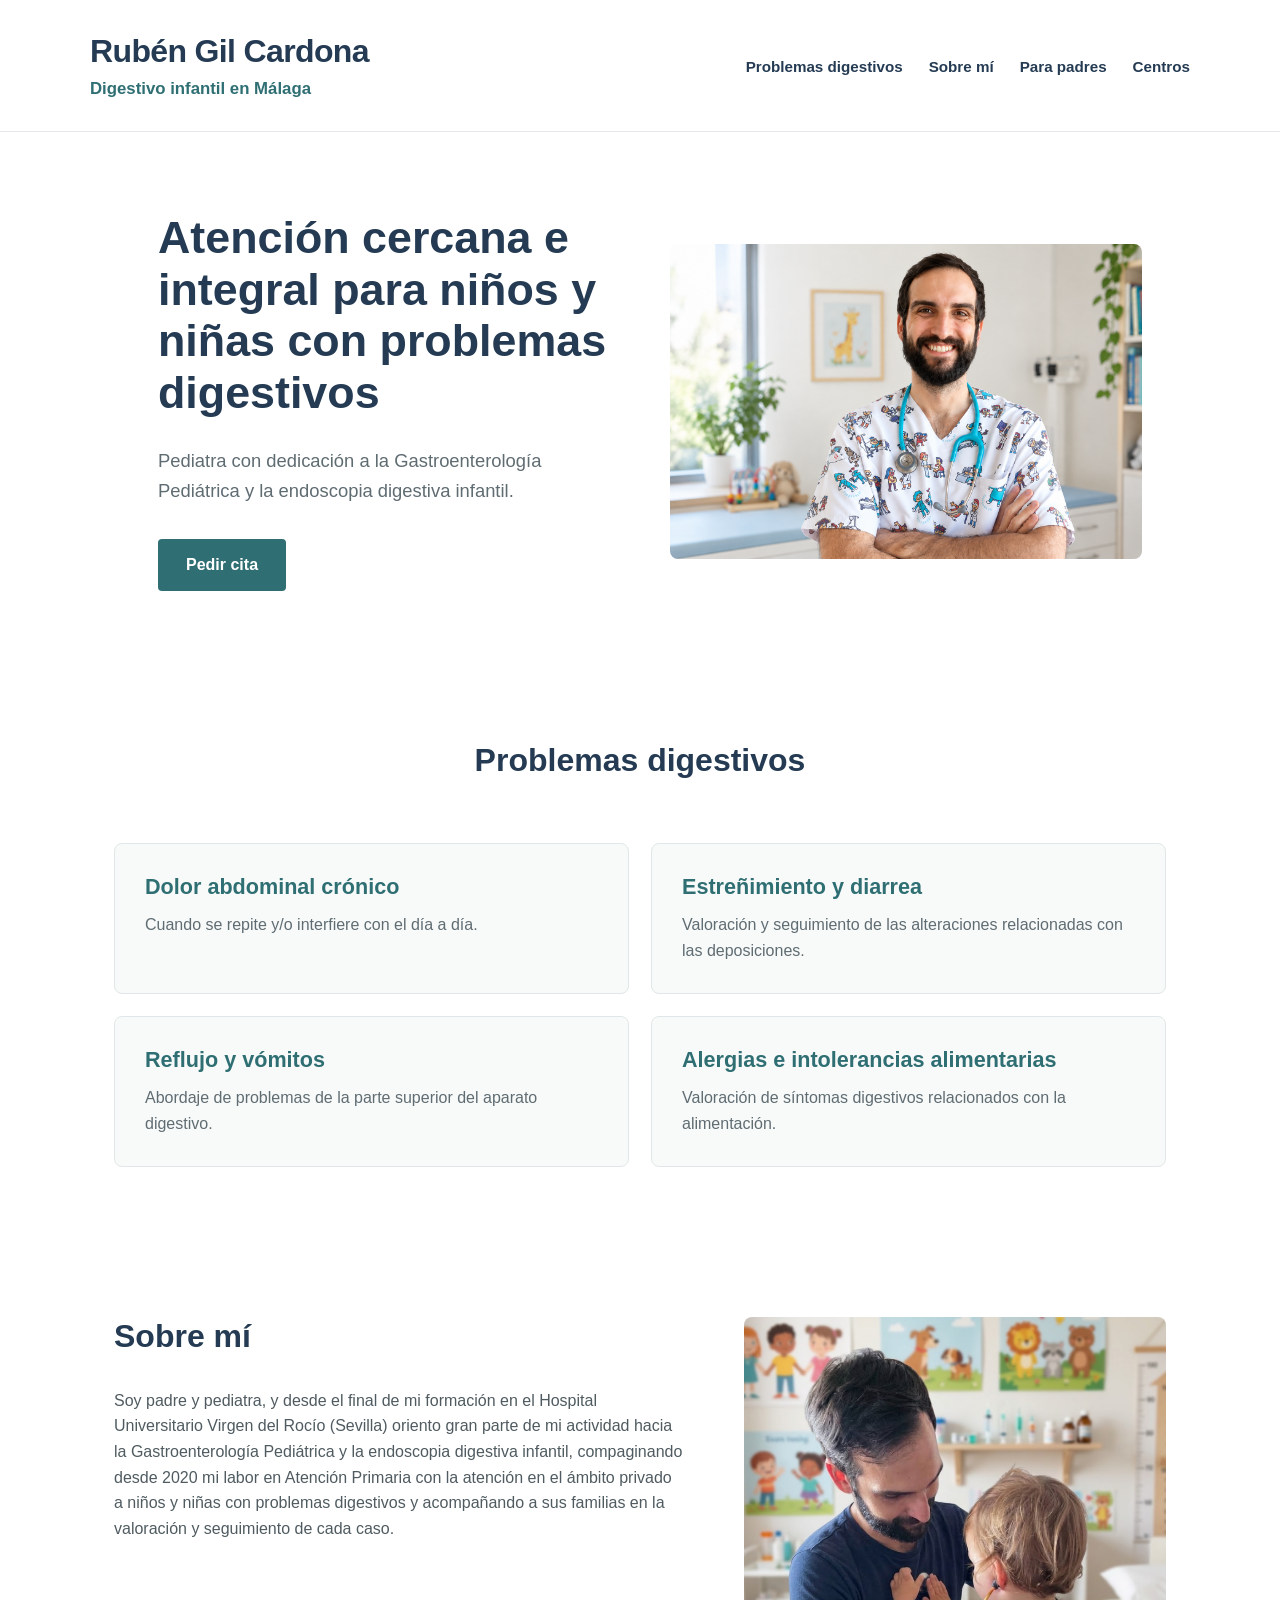
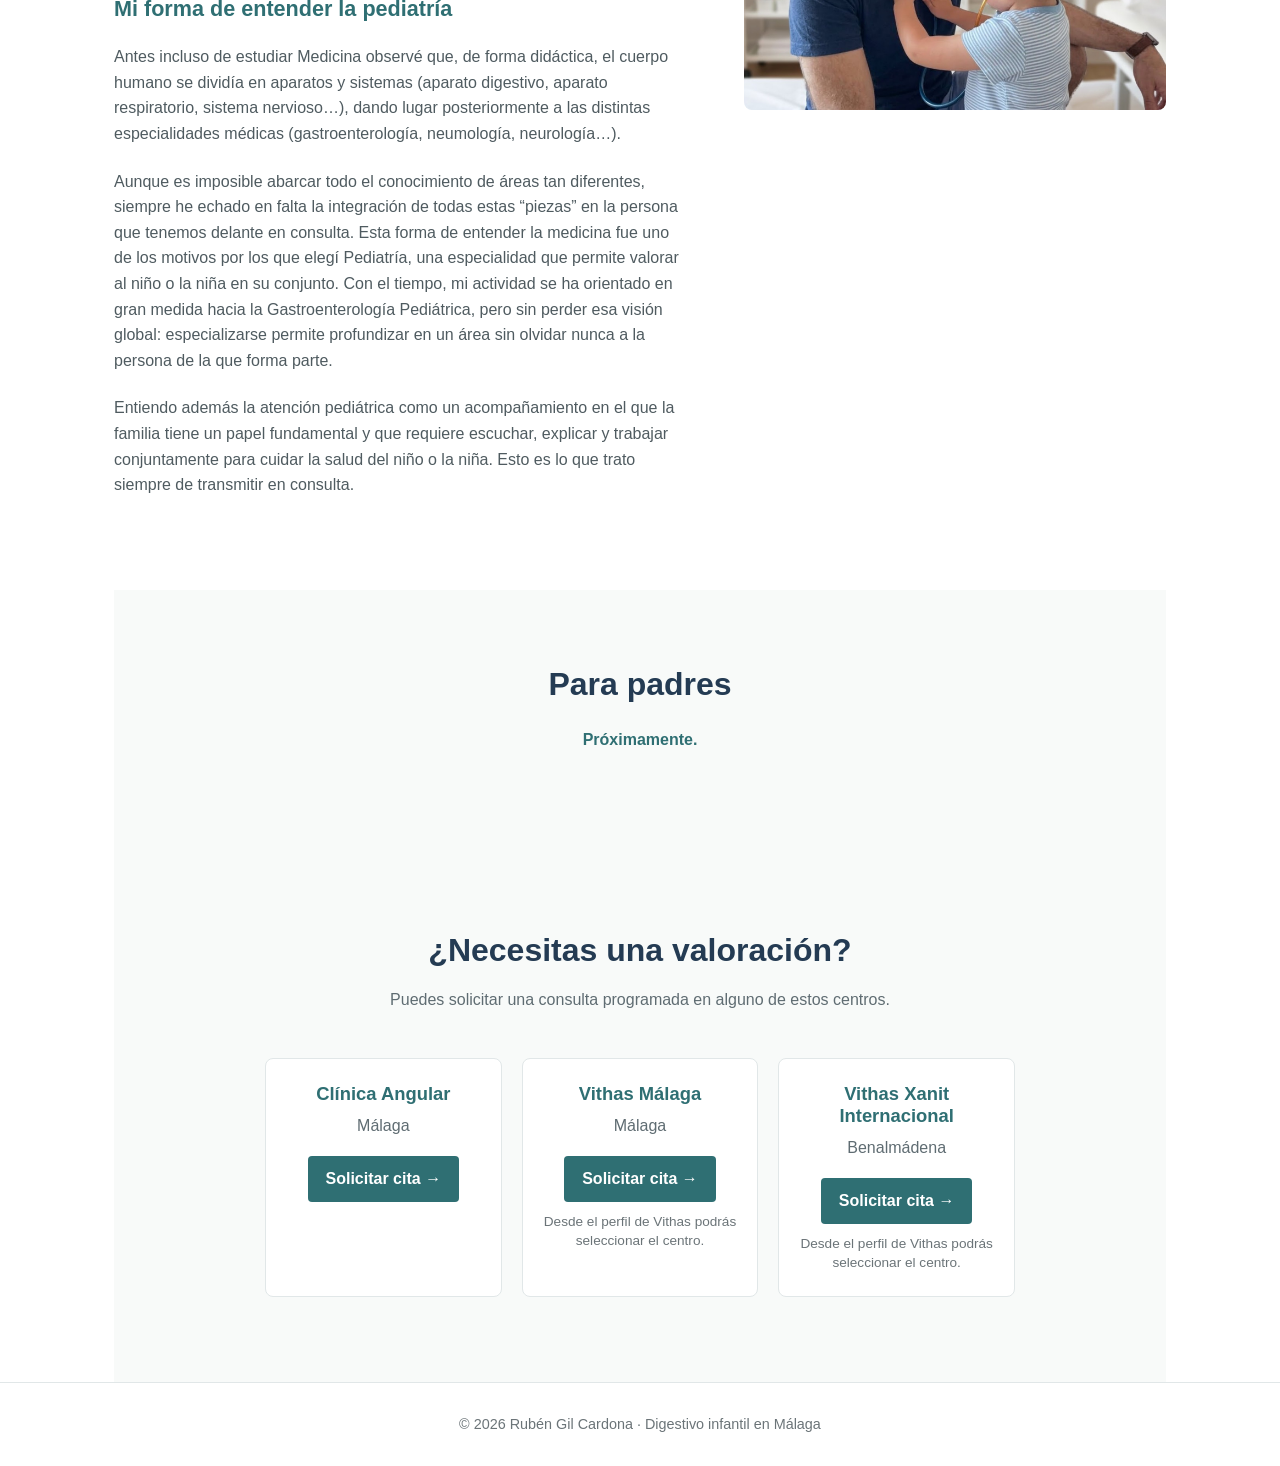
==== commit 846869a8: "Update personal description in index.html" ====
--- a/index.html
+++ b/index.html
@@ -8,7 +8,11 @@
 
   <meta name="description" content="Rubén Gil Cardona, pediatra con dedicación a la Gastroenterología Pediátrica y la endoscopia digestiva infantil en Málaga. Atención cercana e integral para niños y niñas con problemas digestivos.">
 
-  <link rel="stylesheet" href="style.css">
+  <link rel="canonical" href="https://rubengilpediatra.es/">
+
+<meta name="google-site-verification" content="cBncr_xajSxtsT8w6PmEui8gW7ySOHb9mTI4gFw9WzY" />
+
+<link rel="stylesheet" href="style.css">
 </head>
 
 <body>
@@ -92,7 +96,7 @@
     <h2>Sobre mí</h2>
 
     <p>
-      Soy pediatra y desde el final de mi formación en el Hospital
+      Soy padre y pediatra, y desde el final de mi formación en el Hospital
       Universitario Virgen del Rocío (Sevilla) oriento gran parte de mi
       actividad hacia la Gastroenterología Pediátrica y la endoscopia
       digestiva infantil, compaginando desde 2020 mi labor en Atención
--- a/style.css
+++ b/style.css
@@ -171,7 +171,7 @@
 
   .site-header-content {
     flex-direction: column;
-    gap: 18px;
+    gap: 20px;
   }
 
   .site-header-brand {
@@ -180,16 +180,25 @@
 
   .site-nav {
     width: 100%;
-    justify-content: center;
+    display: grid;
+    grid-template-columns: 1fr 1fr;
     gap: 0;
+    border-top: 1px solid #e5e7eb;
+    border-bottom: 1px solid #e5e7eb;
   }
 
   .site-nav a {
-    padding: 0 12px;
-  }
-
-  .site-nav a + a {
-    border-left: 1px solid #d5dddd;
+    padding: 10px 8px;
+    text-align: center;
+    font-size: 0.9rem;
+  }
+
+  .site-nav a:nth-child(odd) {
+    border-right: 1px solid #d5dddd;
+  }
+
+  .site-nav a:nth-child(-n+2) {
+    border-bottom: 1px solid #d5dddd;
   }
 
 }
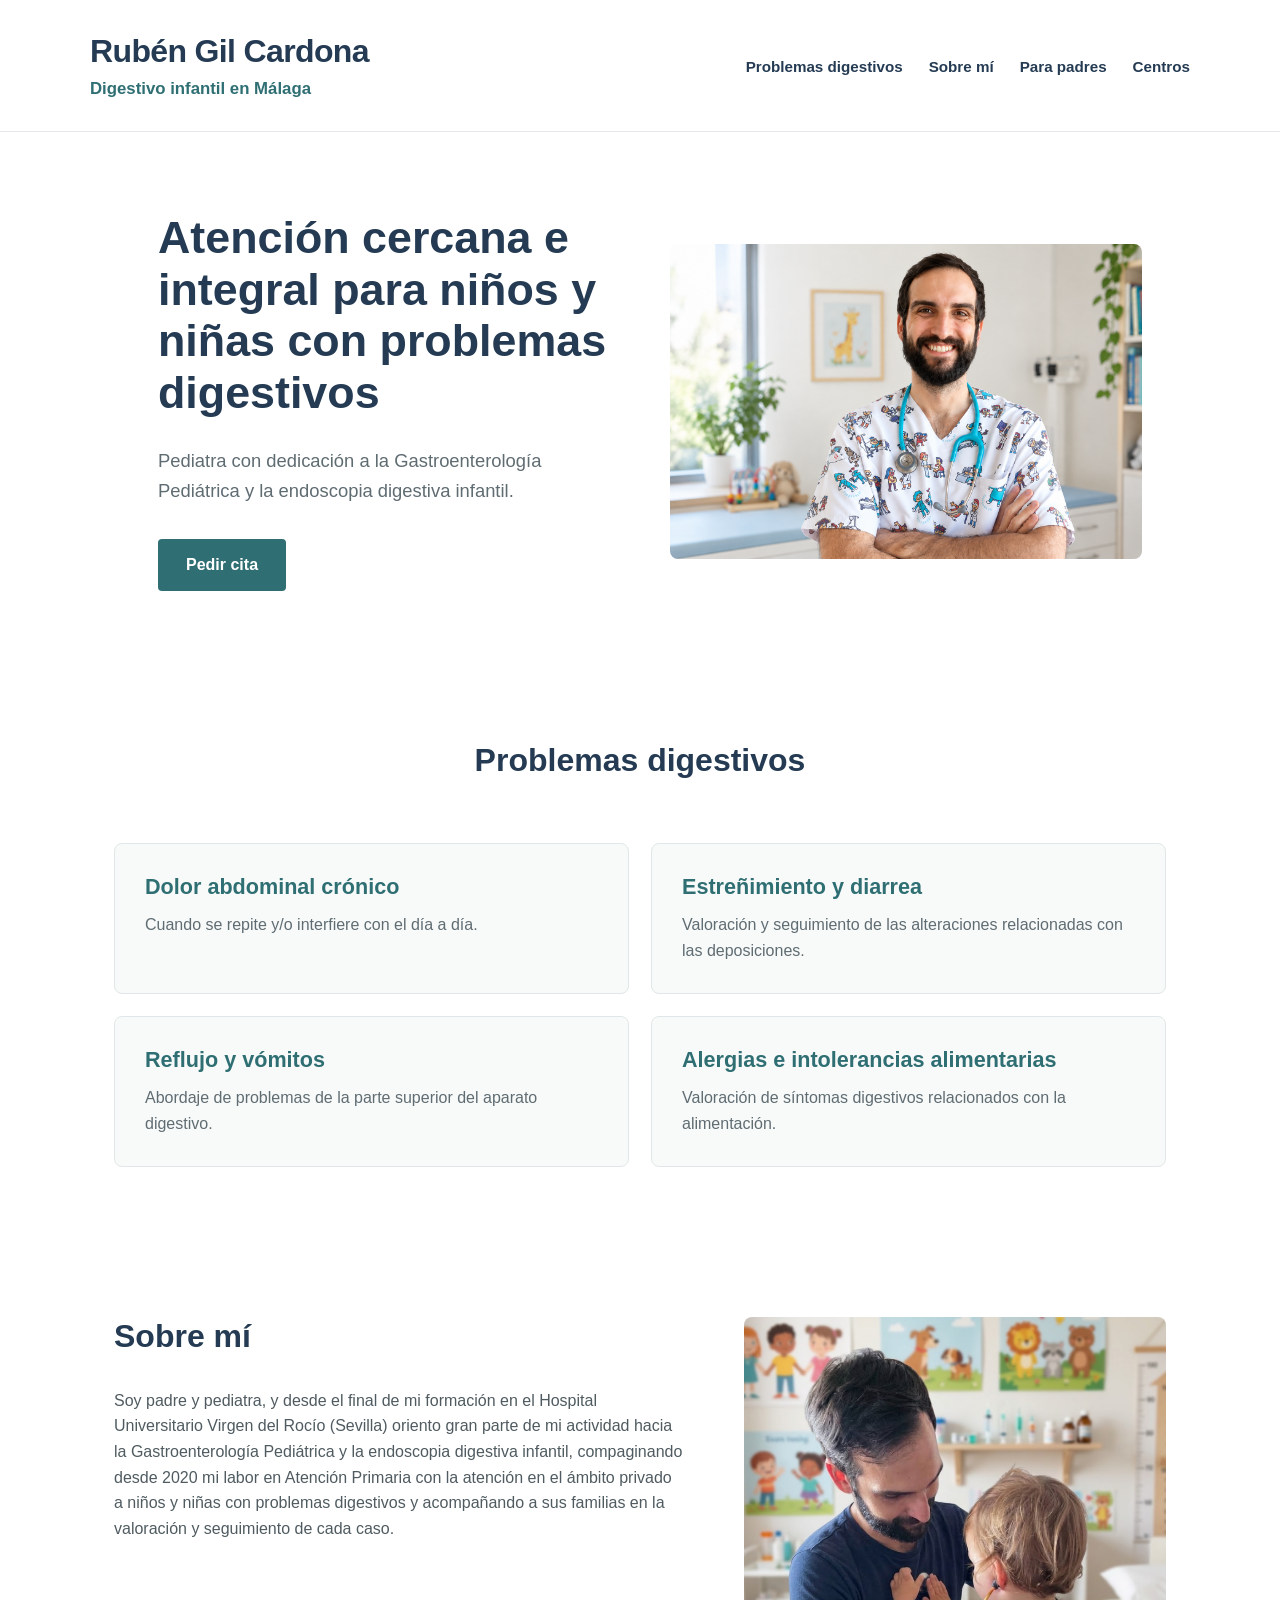
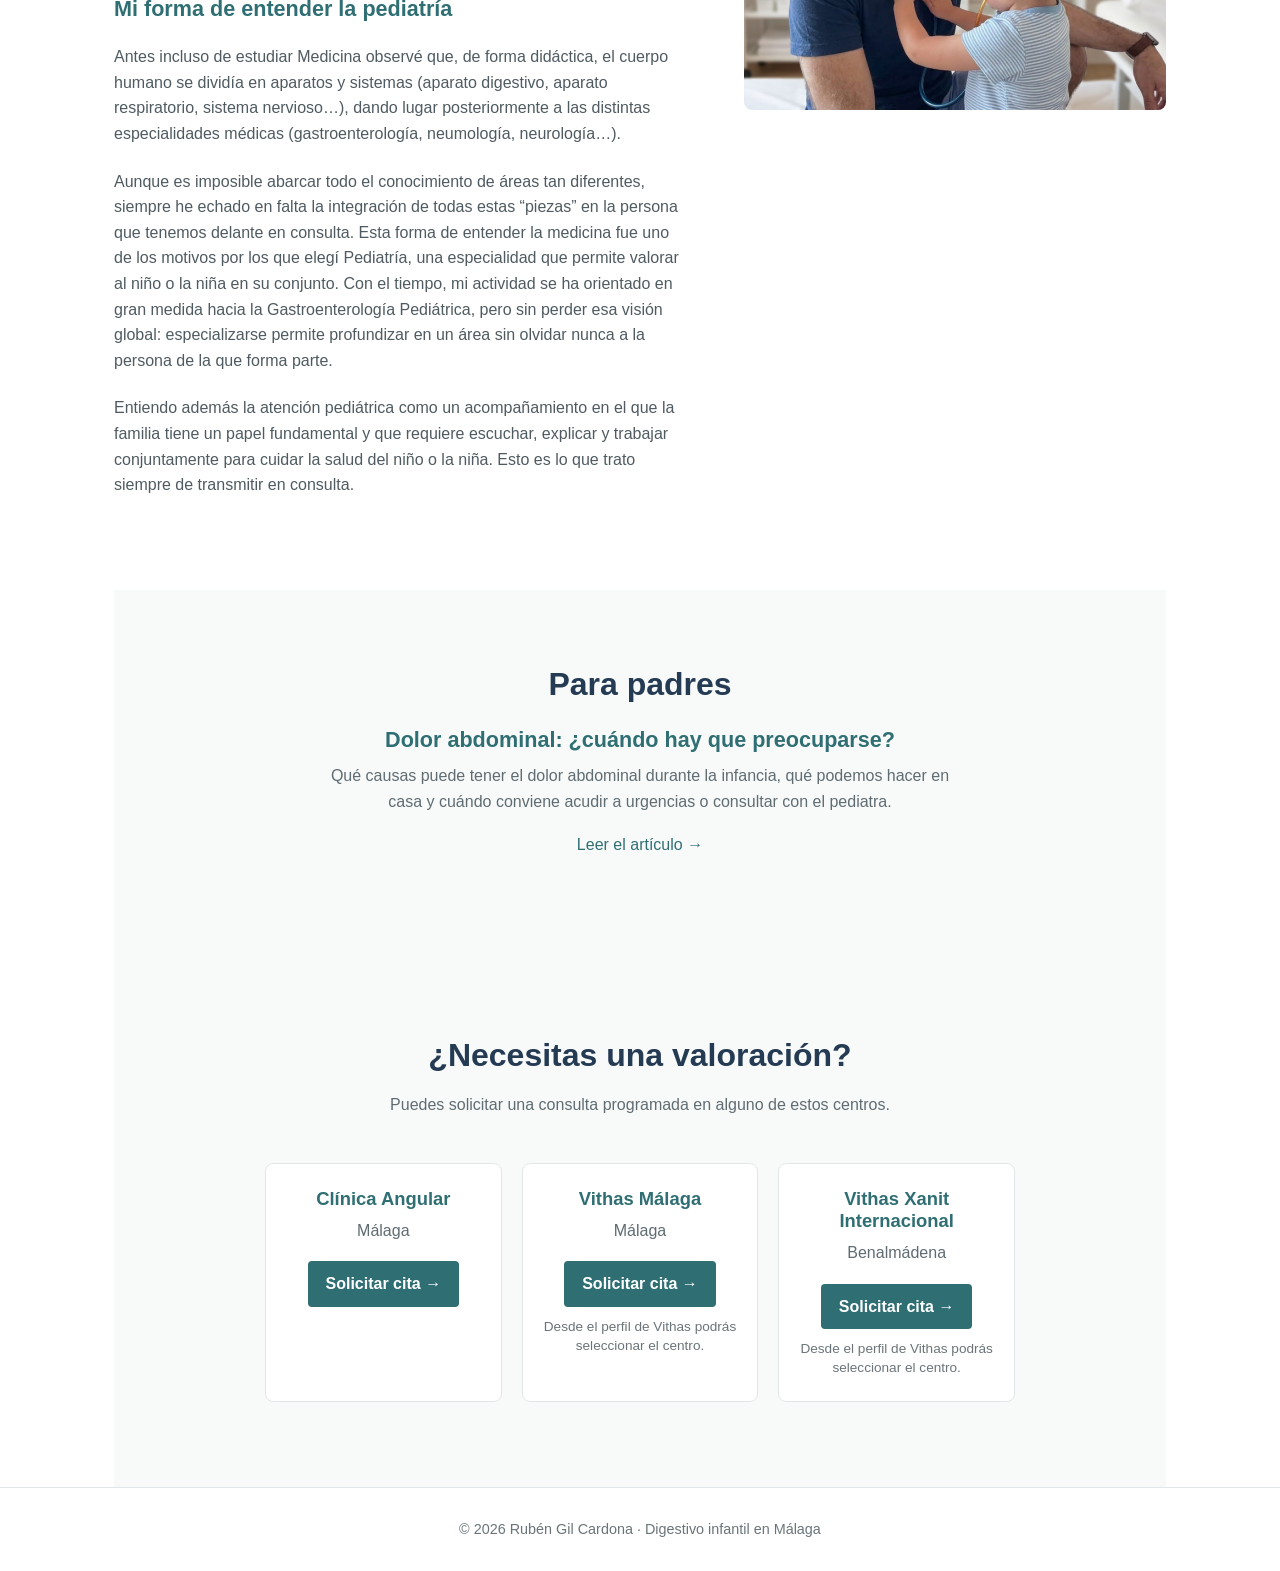
==== commit 61bad5ad: "Add resource section for parents on abdominal pain Added a new section for parents with resources ab" ====
--- a/index.html
+++ b/index.html
@@ -145,13 +145,29 @@
 
 </section>
 
-    <section id="para-padres" class="para-padres">
-      <h2>Para padres</h2>
-
-      <p>
-  <strong>Próximamente.</strong>
-</p>
-    </section>
+    
+<section id="para-padres" class="para-padres">
+  <h2>Para padres</h2>
+
+  <div class="recurso">
+    <h3>
+      <a href="dolor-abdominal.html">
+        Dolor abdominal: ¿cuándo hay que preocuparse?
+      </a>
+    </h3>
+
+    <p>
+      Qué causas puede tener el dolor abdominal durante la infancia,
+      qué podemos hacer en casa y cuándo conviene acudir a urgencias
+      o consultar con el pediatra.
+    </p>
+
+    <p>
+      <a href="dolor-abdominal.html">Leer el artículo →</a>
+    </p>
+  </div>
+</section>
+    
 
    <section id="centros" class="cta-centros">
   <h2>¿Necesitas una valoración?</h2>
